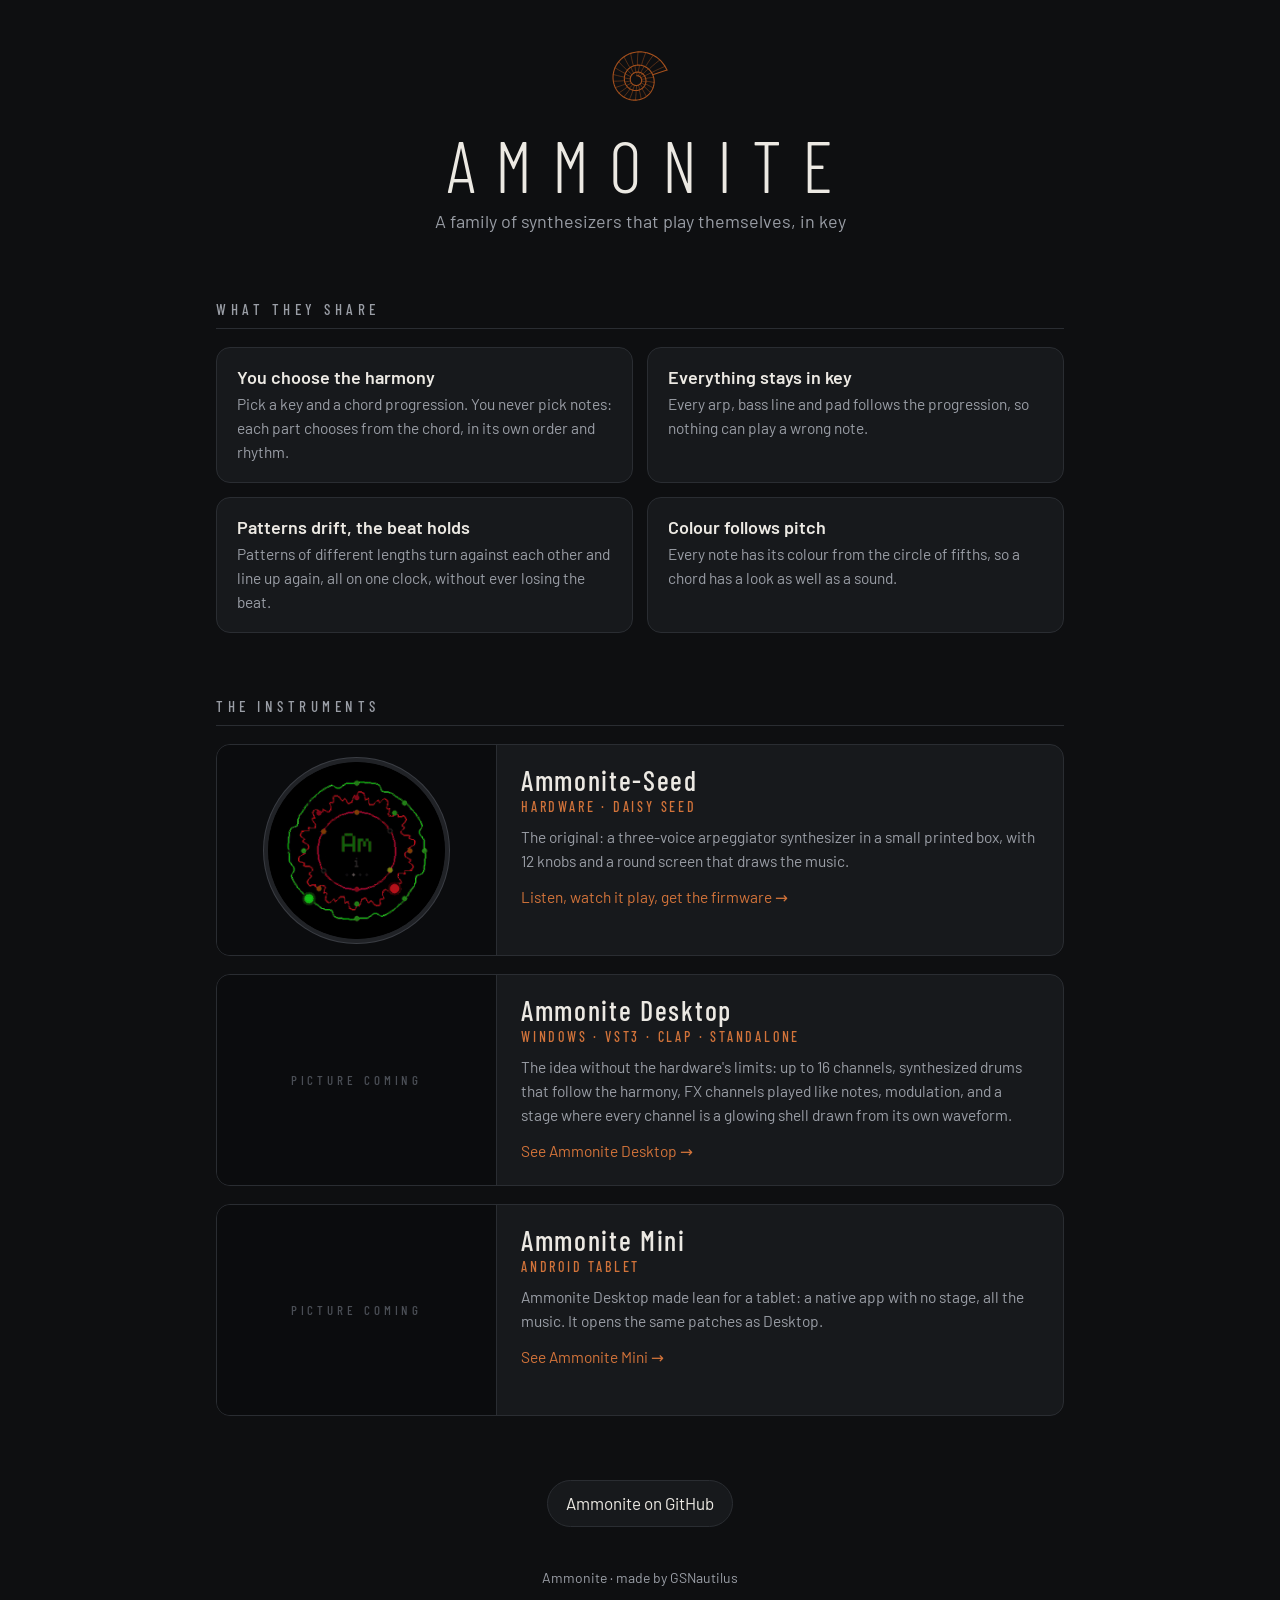
==== index.html @ 11c51eb0 "Site: the Ammonite family, with a page per instrument The root page is now the family page: what Amm" ====
<!DOCTYPE html>
<html lang="en">
<head>
<meta charset="utf-8">
<meta name="viewport" content="width=device-width, initial-scale=1">
<title>Ammonite</title>
<meta name="description" content="Ammonite: a family of generative synthesizers that play in key. Ammonite-Seed (hardware), Ammonite Desktop (VST3, CLAP, standalone) and Ammonite Mini (Android tablet).">
<link rel="icon" href="manual/img/ammonite.svg" type="image/svg+xml">
<script>
  // The listening page used to live here; its anchors now live on seed/.
  (function () {
    var old = ["listen", "video", "recipes", "power-on", "tide", "clockwork", "dub", "jazz", "bells", "hardware"];
    var id = location.hash.slice(1);
    if (old.indexOf(id) >= 0) location.replace("seed/#" + id);
  })();
</script>
<link rel="preconnect" href="https://fonts.googleapis.com">
<link rel="preconnect" href="https://fonts.gstatic.com" crossorigin>
<link href="https://fonts.googleapis.com/css2?family=Barlow:wght@300;400;600&family=Barlow+Condensed:wght@300;500&display=swap" rel="stylesheet">
<link rel="stylesheet" href="site.css">
<style>
  header p.tag { max-width: 560px; margin: 0 auto; }

  .shared { display: grid; grid-template-columns: repeat(2, 1fr); gap: 14px; }
  .shared .panel { padding: 18px 20px; }
  .shared h3 { margin: 0 0 4px; font: 600 18px "Barlow", sans-serif; }
  .shared p { margin: 0; color: var(--muted); font-size: 15.5px; }

  .cards { display: grid; gap: 18px; }
  .card { display: grid; grid-template-columns: 280px 1fr; overflow: hidden; color: var(--ink); }
  .card:hover { border-color: var(--accent); text-decoration: none; }
  .card .pic { aspect-ratio: 4 / 3; background: #0b0c0e; border-right: 1px solid var(--line);
               display: flex; align-items: center; justify-content: center; }
  .card .pic img { width: 100%; height: 100%; object-fit: cover; display: block; }
  .card .pic img.disc { width: auto; height: 84%; aspect-ratio: 1; border-radius: 50%;
                        box-shadow: 0 0 0 4px #202226, 0 0 0 5px #3a3d43; }
  /* until a page has its own picture */
  .card .pic.empty { color: #4a4e55; font: 500 13px "Barlow Condensed", sans-serif;
                     letter-spacing: .3em; text-transform: uppercase; }
  .card .body { padding: 20px 24px 22px; }
  .card h3 { margin: 0 0 2px; font: 500 28px/1.1 "Barlow Condensed", sans-serif; letter-spacing: .06em; }
  .card .kind { margin: 0 0 10px; color: var(--accent); font: 500 14px "Barlow Condensed", sans-serif;
                letter-spacing: .2em; text-transform: uppercase; }
  .card p { margin: 0 0 8px; color: var(--muted); font-size: 15.5px; }
  .card .more { color: var(--accent); font-size: 15.5px; margin: 12px 0 0; }

  @media (max-width: 640px) {
    .shared { grid-template-columns: 1fr; }
    .card { grid-template-columns: 1fr; }
    .card .pic { border-right: 0; border-bottom: 1px solid var(--line); aspect-ratio: 16 / 10; }
  }
</style>
</head>
<body>
<main>
  <header>
    <img class="logo" src="manual/img/ammonite.svg" alt="">
    <h1>AMMONITE</h1>
    <p class="tag">A family of synthesizers that play themselves, in key</p>
  </header>

  <h2 class="section" id="idea">What they share</h2>
  <div class="shared">
    <div class="panel">
      <h3>You choose the harmony</h3>
      <p>Pick a key and a chord progression. You never pick notes: each part chooses from the
      chord, in its own order and rhythm.</p>
    </div>
    <div class="panel">
      <h3>Everything stays in key</h3>
      <p>Every arp, bass line and pad follows the progression, so nothing can play a wrong note.</p>
    </div>
    <div class="panel">
      <h3>Patterns drift, the beat holds</h3>
      <p>Patterns of different lengths turn against each other and line up again, all on one
      clock, without ever losing the beat.</p>
    </div>
    <div class="panel">
      <h3>Colour follows pitch</h3>
      <p>Every note has its colour from the circle of fifths, so a chord has a look as well as a
      sound.</p>
    </div>
  </div>

  <h2 class="section" id="instruments">The instruments</h2>
  <div class="cards">
    <a class="card panel" href="seed/">
      <div class="pic"><img class="disc" src="media/screen.gif" alt="The Ammonite-Seed screen playing"></div>
      <div class="body">
        <h3>Ammonite-Seed</h3>
        <p class="kind">Hardware &middot; Daisy Seed</p>
        <p>The original: a three-voice arpeggiator synthesizer in a small printed box, with
        12 knobs and a round screen that draws the music.</p>
        <p class="more">Listen, watch it play, get the firmware &rarr;</p>
      </div>
    </a>
    <a class="card panel" href="desktop/">
      <!-- session 2: replace with <div class="pic"><img src="desktop/card.png" alt="..."></div> -->
      <div class="pic empty">Picture coming</div>
      <div class="body">
        <h3>Ammonite Desktop</h3>
        <p class="kind">Windows &middot; VST3 &middot; CLAP &middot; standalone</p>
        <p>The idea without the hardware's limits: up to 16 channels, synthesized drums that
        follow the harmony, FX channels played like notes, modulation, and a stage where every
        channel is a glowing shell drawn from its own waveform.</p>
        <p class="more">See Ammonite Desktop &rarr;</p>
      </div>
    </a>
    <a class="card panel" href="mini/">
      <!-- session 3: replace with <div class="pic"><img src="mini/card.png" alt="..."></div> -->
      <div class="pic empty">Picture coming</div>
      <div class="body">
        <h3>Ammonite Mini</h3>
        <p class="kind">Android tablet</p>
        <p>Ammonite Desktop made lean for a tablet: a native app with no stage, all the
        music. It opens the same patches as Desktop.</p>
        <p class="more">See Ammonite Mini &rarr;</p>
      </div>
    </a>
  </div>

  <nav class="links">
    <a href="https://github.com/GSNautilus/ammonite">Ammonite on GitHub</a>
  </nav>
  <footer>Ammonite &middot; made by GSNautilus</footer>
</main>
</body>
</html>
---- site.css ----
/* The Ammonite family site: the look every page shares (family page, seed/,
   desktop/, mini/). Page-only styles stay in each page's own <style>. */
:root {
  --bg: #0e0f11;
  --panel: #17191c;
  --line: #2a2d32;
  --ink: #ece9e3;
  --muted: #9a9ea6;
  --accent: #d2733a;
}
* { box-sizing: border-box; }
html { -webkit-text-size-adjust: 100%; }
body {
  margin: 0; background: var(--bg); color: var(--ink);
  font: 400 17px/1.55 "Barlow", system-ui, sans-serif;
}
a { color: var(--accent); text-decoration: none; }
a:hover { text-decoration: underline; }
main { max-width: 880px; margin: 0 auto; padding: 48px 16px 80px; }
img { max-width: 100%; }

/* the small "back to the family" line at the top of an instrument page */
.family { margin: -24px 0 28px; font: 500 14px "Barlow Condensed", sans-serif;
          letter-spacing: .22em; text-transform: uppercase; }
.family a { color: var(--muted); }
.family a:hover { color: var(--accent); text-decoration: none; }

header { text-align: center; }
header .logo { width: 56px; height: 56px; }
header h1 {
  font: 300 clamp(40px, 9vw, 72px)/1 "Barlow Condensed", sans-serif;
  letter-spacing: .28em; margin: 18px 0 8px .28em;
}
/* a longer name (AMMONITE-SEED): the same look, sized to fit a phone */
header h1.long { font-size: clamp(28px, 7.4vw, 72px); letter-spacing: .22em; margin-left: .22em; }
header p { color: var(--muted); margin: 0; font-size: 18px; }

.panel {
  background: var(--panel); border: 1px solid var(--line); border-radius: 14px;
}

h2.section {
  font: 500 15px "Barlow Condensed", sans-serif; letter-spacing: .3em; text-transform: uppercase;
  color: var(--muted); margin: 64px 0 18px; padding-bottom: 10px; border-bottom: 1px solid var(--line);
}
.lead { color: var(--muted); margin-top: 0; }

/* pill links */
.links { display: flex; flex-wrap: wrap; gap: 12px; justify-content: center; margin-top: 64px; }
.links a {
  border: 1px solid var(--line); border-radius: 999px; padding: 9px 18px; color: var(--ink);
  background: var(--panel);
}
.links a:hover { border-color: var(--accent); text-decoration: none; }
.links a.primary { border-color: var(--accent); }

.nowrap { white-space: nowrap; }
footer { text-align: center; color: var(--muted); font-size: 14px; margin-top: 40px; }
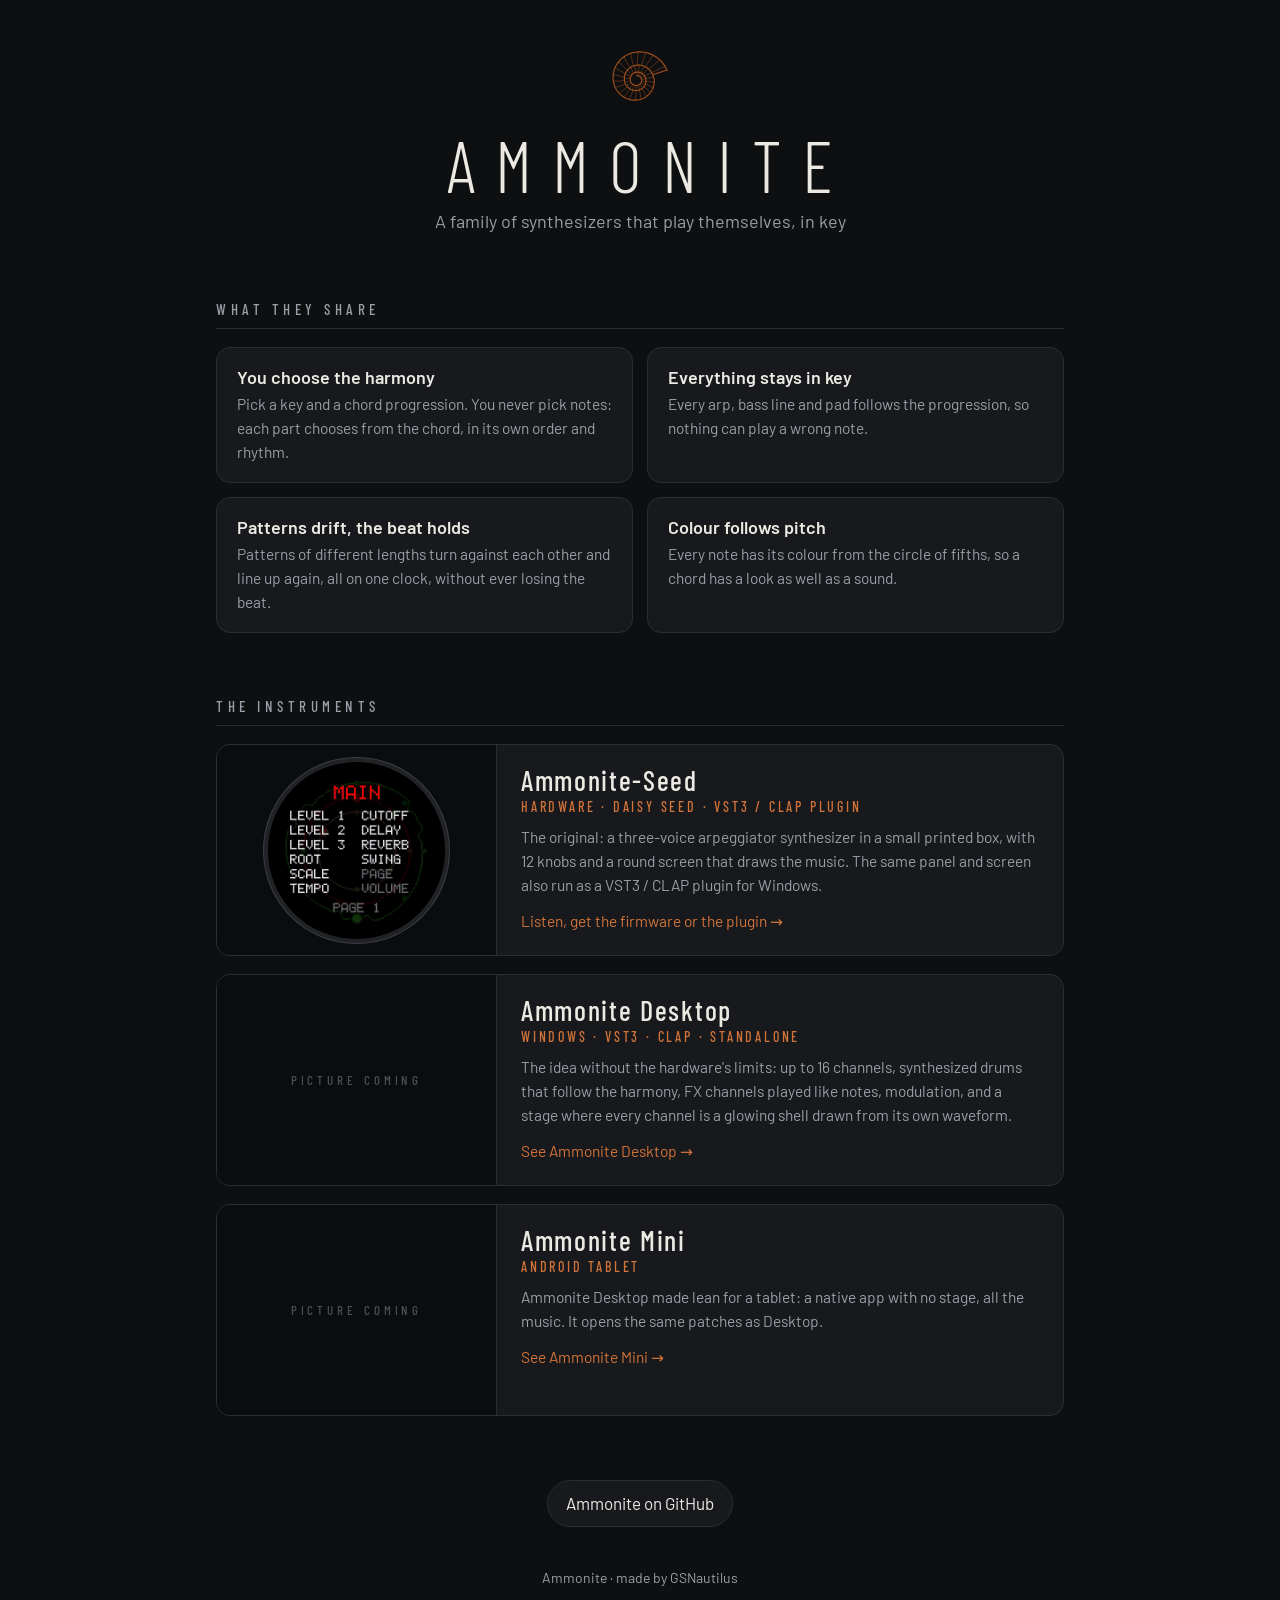
==== commit 121a1e10: "Site: the Seed page and card offer the Seed plugin too Release v0.2.0 carries the firmware and the S" ====
--- a/index.html
+++ b/index.html
@@ -88,10 +88,11 @@
       <div class="pic"><img class="disc" src="media/screen.gif" alt="The Ammonite-Seed screen playing"></div>
       <div class="body">
         <h3>Ammonite-Seed</h3>
-        <p class="kind">Hardware &middot; Daisy Seed</p>
+        <p class="kind">Hardware &middot; Daisy Seed &middot; VST3 / CLAP plugin</p>
         <p>The original: a three-voice arpeggiator synthesizer in a small printed box, with
-        12 knobs and a round screen that draws the music.</p>
-        <p class="more">Listen, watch it play, get the firmware &rarr;</p>
+        12 knobs and a round screen that draws the music. The same panel and screen also run
+        as a VST3 / CLAP plugin for Windows.</p>
+        <p class="more">Listen, get the firmware or the plugin &rarr;</p>
       </div>
     </a>
     <a class="card panel" href="desktop/">
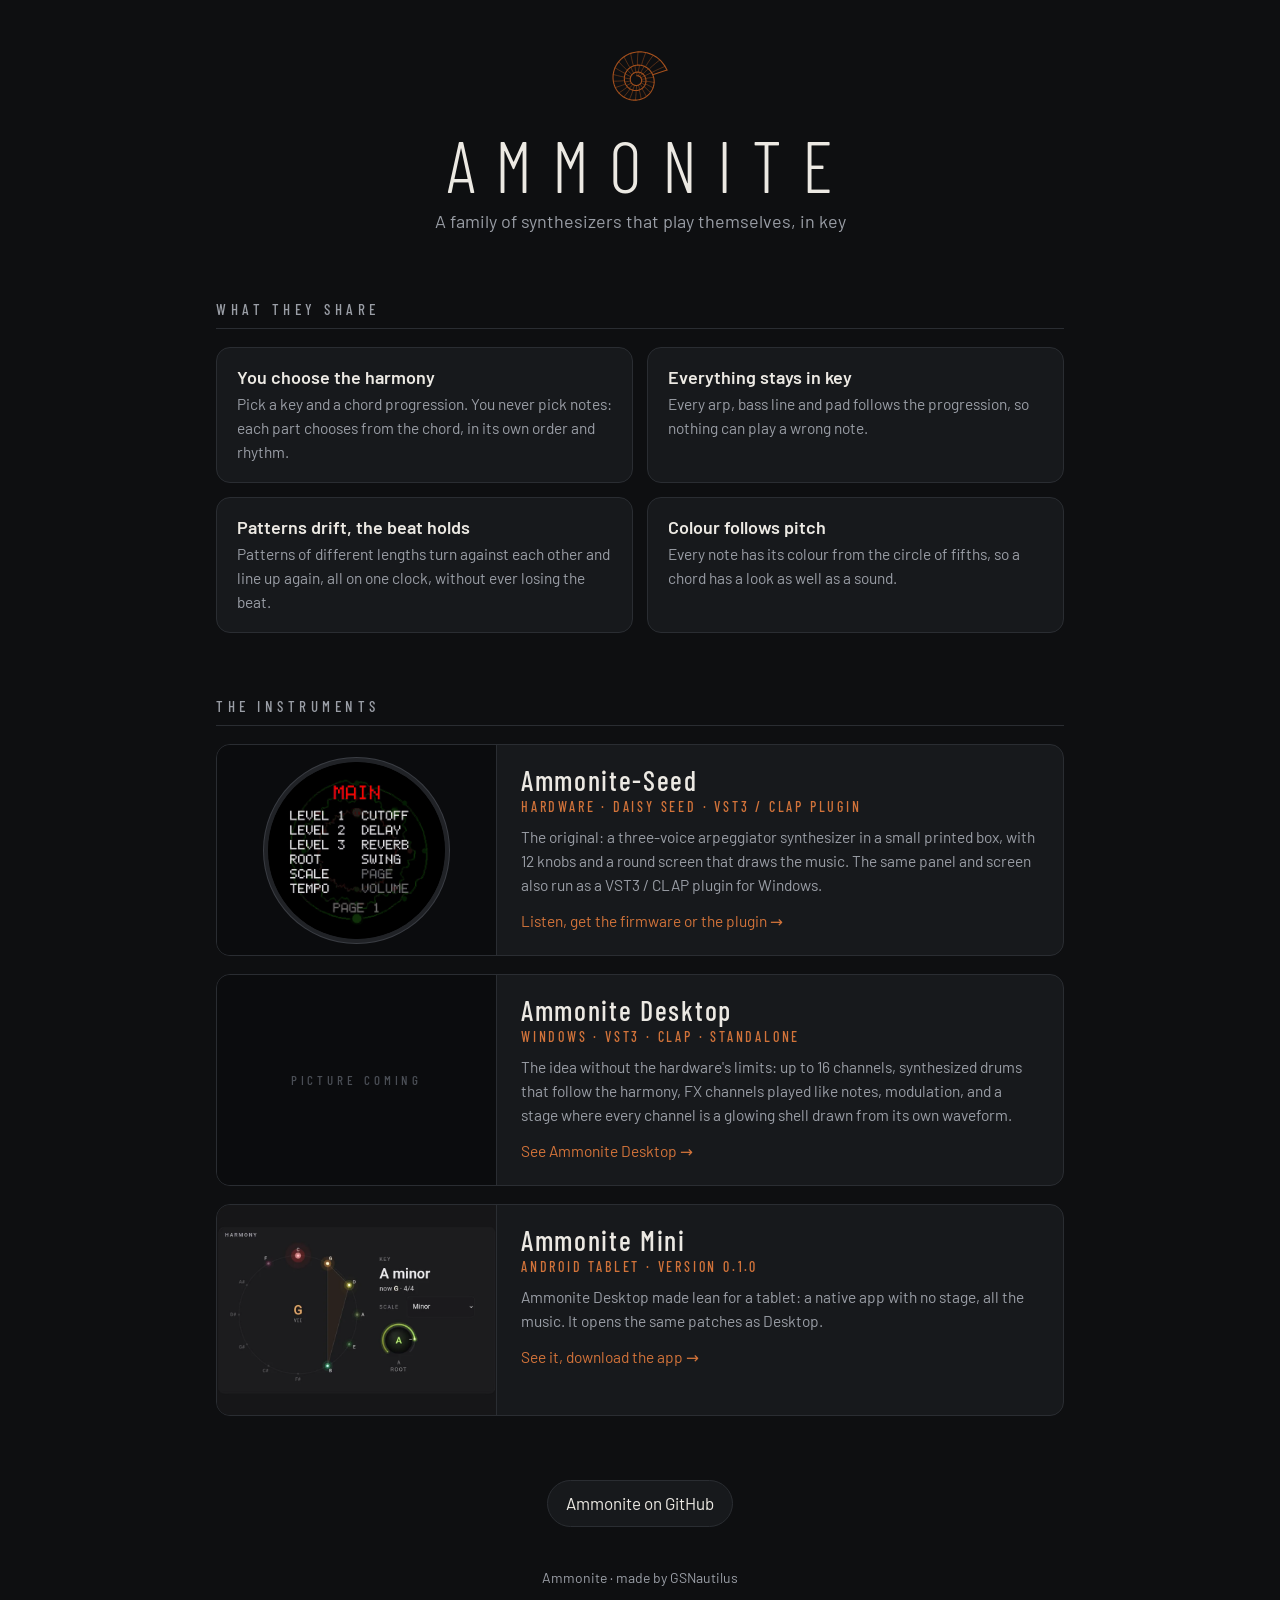
==== commit d0de23f2: "Site: the Mini page, with the 0.1.0 download, and a live Mini card mini/index.html: what Mini is and" ====
--- a/index.html
+++ b/index.html
@@ -108,14 +108,13 @@
       </div>
     </a>
     <a class="card panel" href="mini/">
-      <!-- session 3: replace with <div class="pic"><img src="mini/card.png" alt="..."></div> -->
-      <div class="pic empty">Picture coming</div>
+      <div class="pic"><img src="mini/img/card.webp" alt="Ammonite Mini's Conductor on a tablet: the circle of fifths in A minor"></div>
       <div class="body">
         <h3>Ammonite Mini</h3>
-        <p class="kind">Android tablet</p>
+        <p class="kind">Android tablet &middot; version 0.1.0</p>
         <p>Ammonite Desktop made lean for a tablet: a native app with no stage, all the
         music. It opens the same patches as Desktop.</p>
-        <p class="more">See Ammonite Mini &rarr;</p>
+        <p class="more">See it, download the app &rarr;</p>
       </div>
     </a>
   </div>
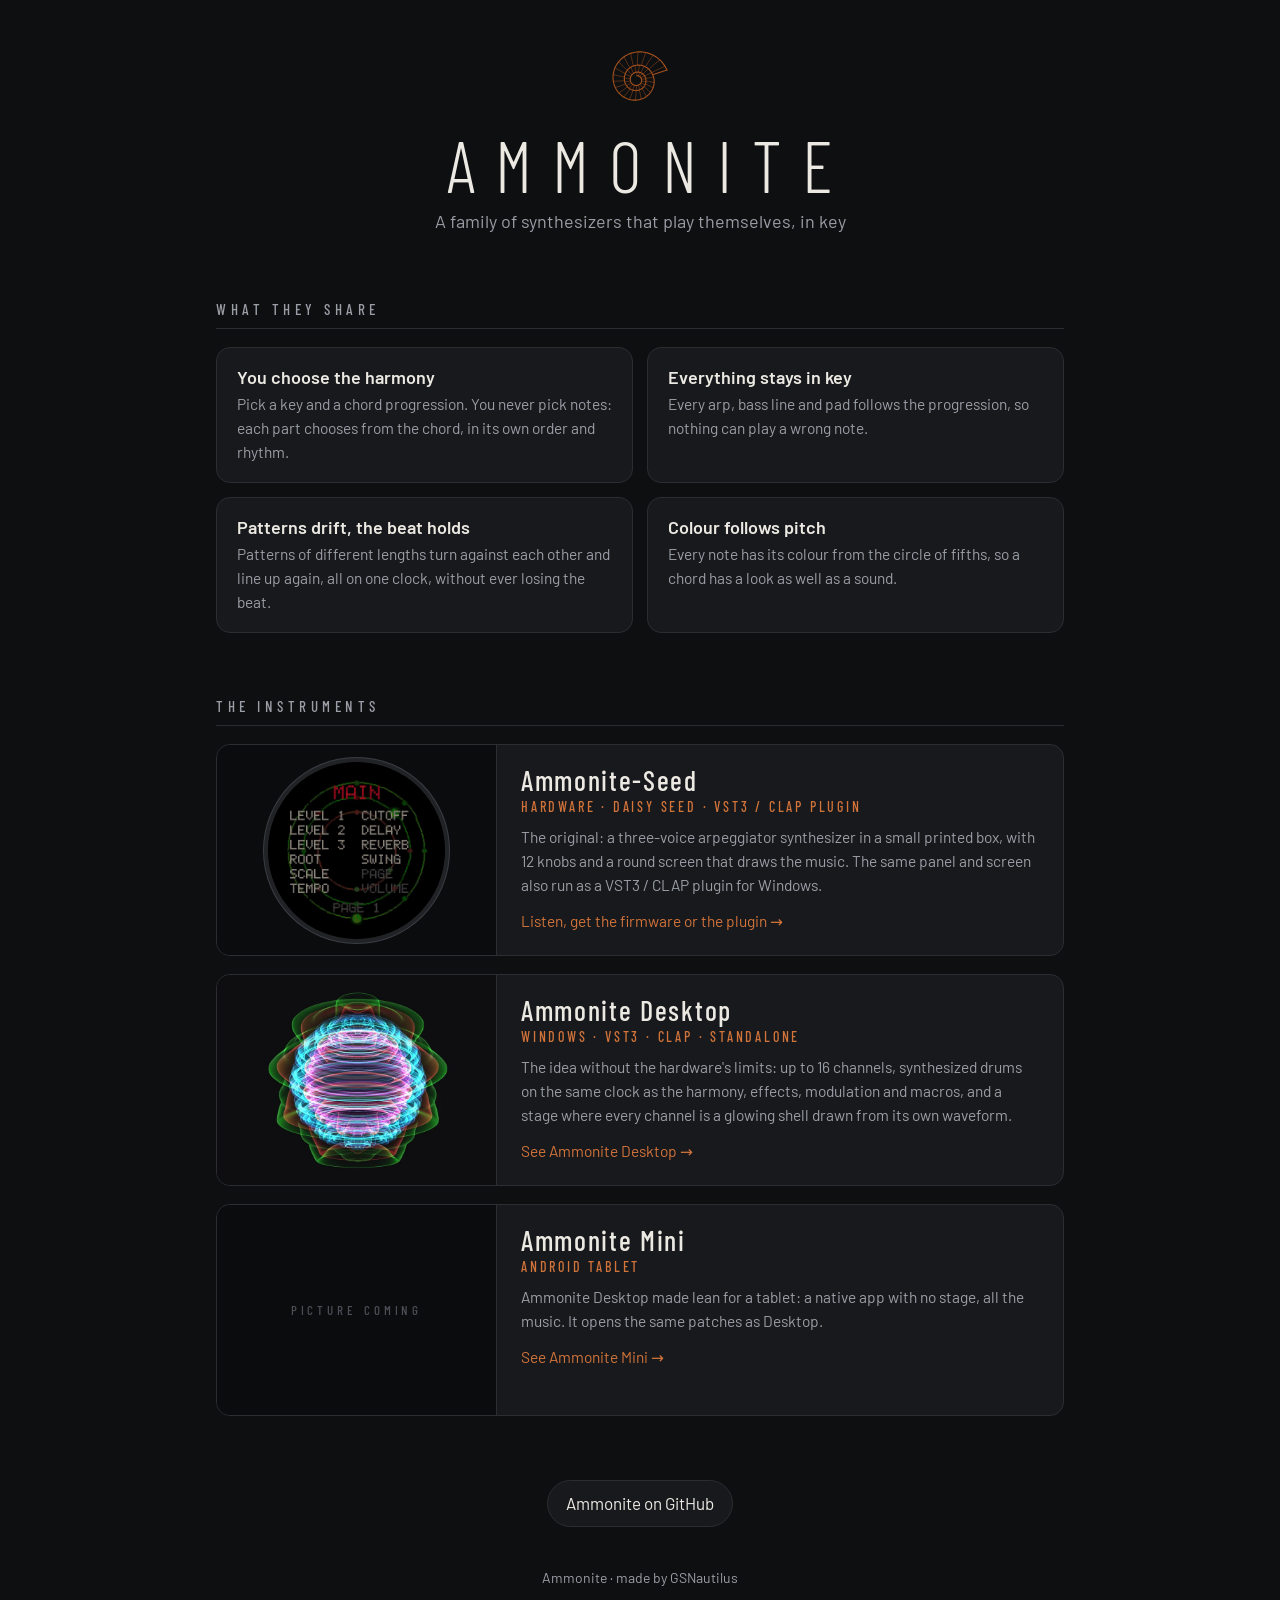
==== commit 7d365df6: "Site: the Ammonite Desktop page, and its picture on the family card desktop/index.html replaces the " ====
--- a/index.html
+++ b/index.html
@@ -96,25 +96,25 @@
       </div>
     </a>
     <a class="card panel" href="desktop/">
-      <!-- session 2: replace with <div class="pic"><img src="desktop/card.png" alt="..."></div> -->
-      <div class="pic empty">Picture coming</div>
+      <div class="pic"><img src="desktop/img/card.webp" alt="Ammonite Desktop's stage: six channels as glowing shells, one inside the other"></div>
       <div class="body">
         <h3>Ammonite Desktop</h3>
         <p class="kind">Windows &middot; VST3 &middot; CLAP &middot; standalone</p>
-        <p>The idea without the hardware's limits: up to 16 channels, synthesized drums that
-        follow the harmony, FX channels played like notes, modulation, and a stage where every
+        <p>The idea without the hardware's limits: up to 16 channels, synthesized drums on the
+        same clock as the harmony, effects, modulation and macros, and a stage where every
         channel is a glowing shell drawn from its own waveform.</p>
         <p class="more">See Ammonite Desktop &rarr;</p>
       </div>
     </a>
     <a class="card panel" href="mini/">
-      <div class="pic"><img src="mini/img/card.webp" alt="Ammonite Mini's Conductor on a tablet: the circle of fifths in A minor"></div>
+      <!-- session 3: replace with <div class="pic"><img src="mini/card.png" alt="..."></div> -->
+      <div class="pic empty">Picture coming</div>
       <div class="body">
         <h3>Ammonite Mini</h3>
-        <p class="kind">Android tablet &middot; version 0.1.0</p>
+        <p class="kind">Android tablet</p>
         <p>Ammonite Desktop made lean for a tablet: a native app with no stage, all the
         music. It opens the same patches as Desktop.</p>
-        <p class="more">See it, download the app &rarr;</p>
+        <p class="more">See Ammonite Mini &rarr;</p>
       </div>
     </a>
   </div>
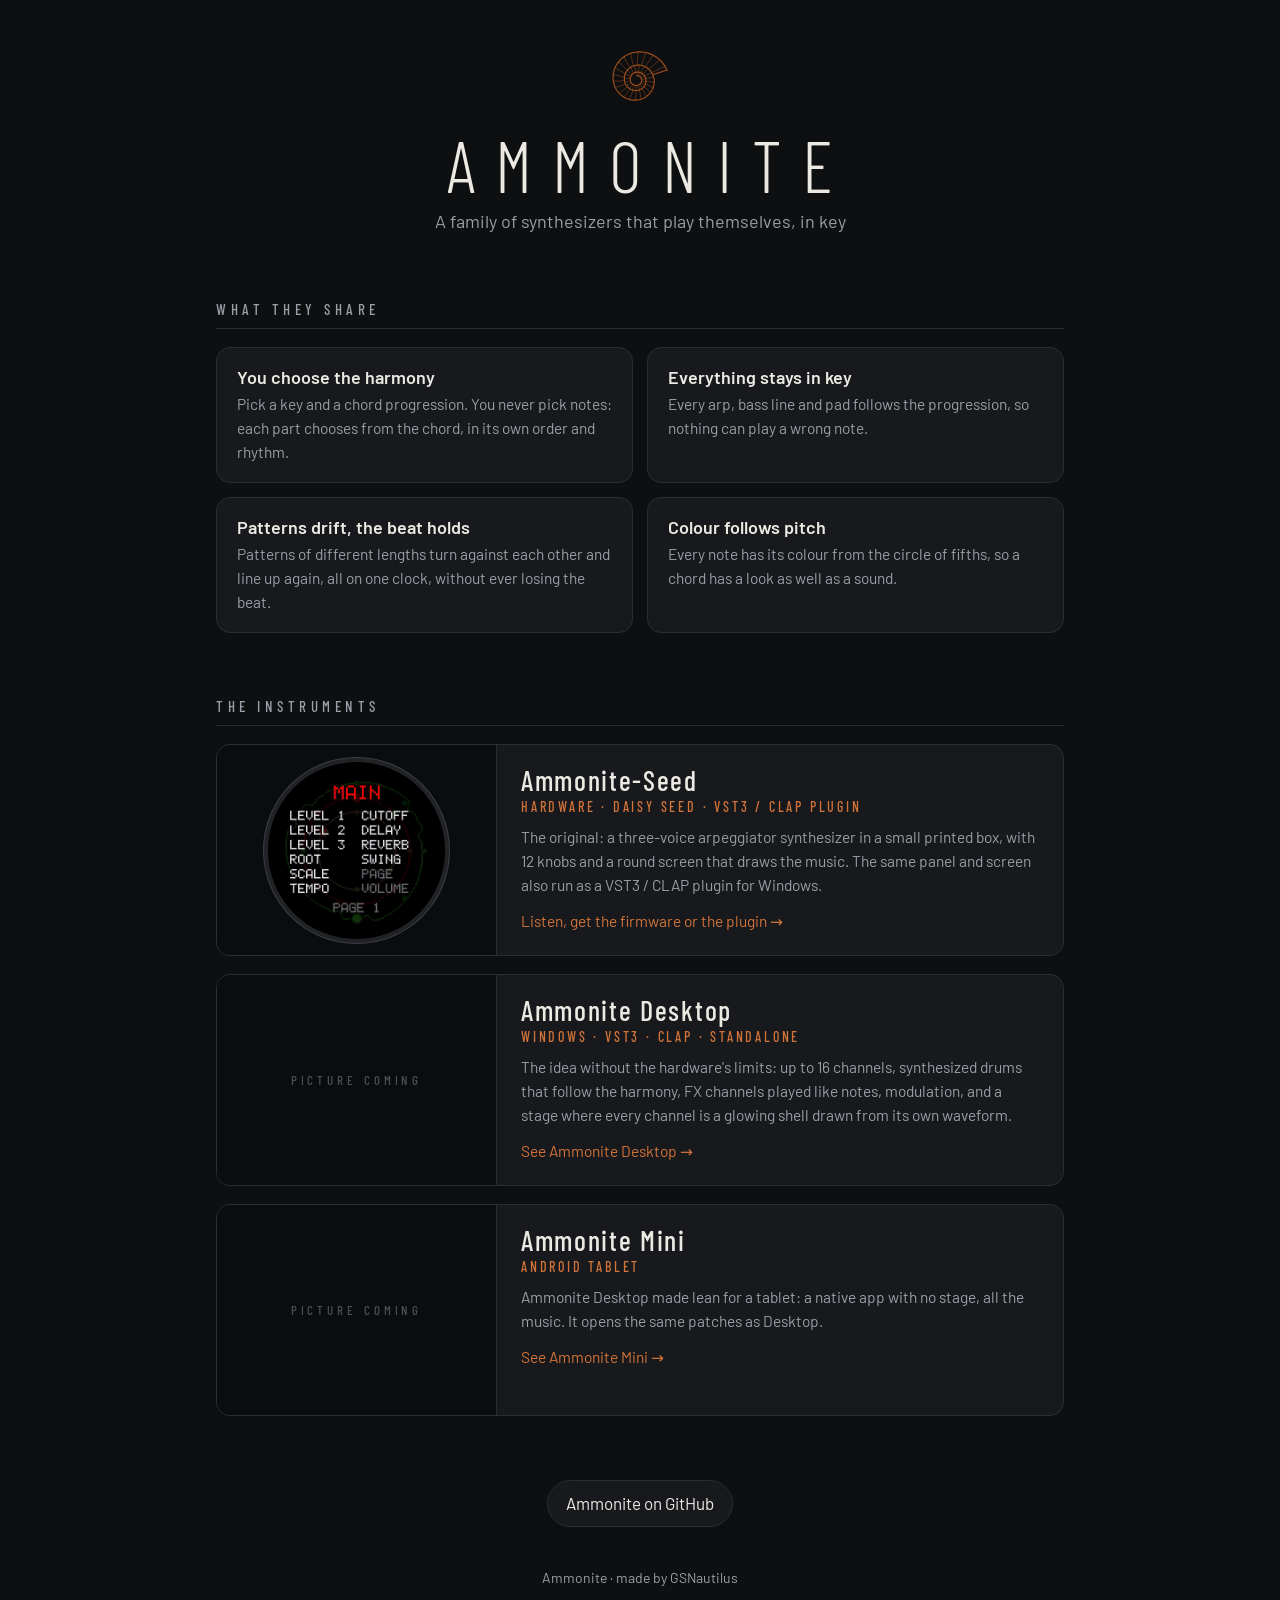
==== commit 6b78f80d: "Merge pull request #1 from GSNautilus/claude/site-family-098cac Site: the Ammonite family, with a pa" ====
--- a/index.html
+++ b/index.html
@@ -96,12 +96,13 @@
       </div>
     </a>
     <a class="card panel" href="desktop/">
-      <div class="pic"><img src="desktop/img/card.webp" alt="Ammonite Desktop's stage: six channels as glowing shells, one inside the other"></div>
+      <!-- session 2: replace with <div class="pic"><img src="desktop/card.png" alt="..."></div> -->
+      <div class="pic empty">Picture coming</div>
       <div class="body">
         <h3>Ammonite Desktop</h3>
         <p class="kind">Windows &middot; VST3 &middot; CLAP &middot; standalone</p>
-        <p>The idea without the hardware's limits: up to 16 channels, synthesized drums on the
-        same clock as the harmony, effects, modulation and macros, and a stage where every
+        <p>The idea without the hardware's limits: up to 16 channels, synthesized drums that
+        follow the harmony, FX channels played like notes, modulation, and a stage where every
         channel is a glowing shell drawn from its own waveform.</p>
         <p class="more">See Ammonite Desktop &rarr;</p>
       </div>
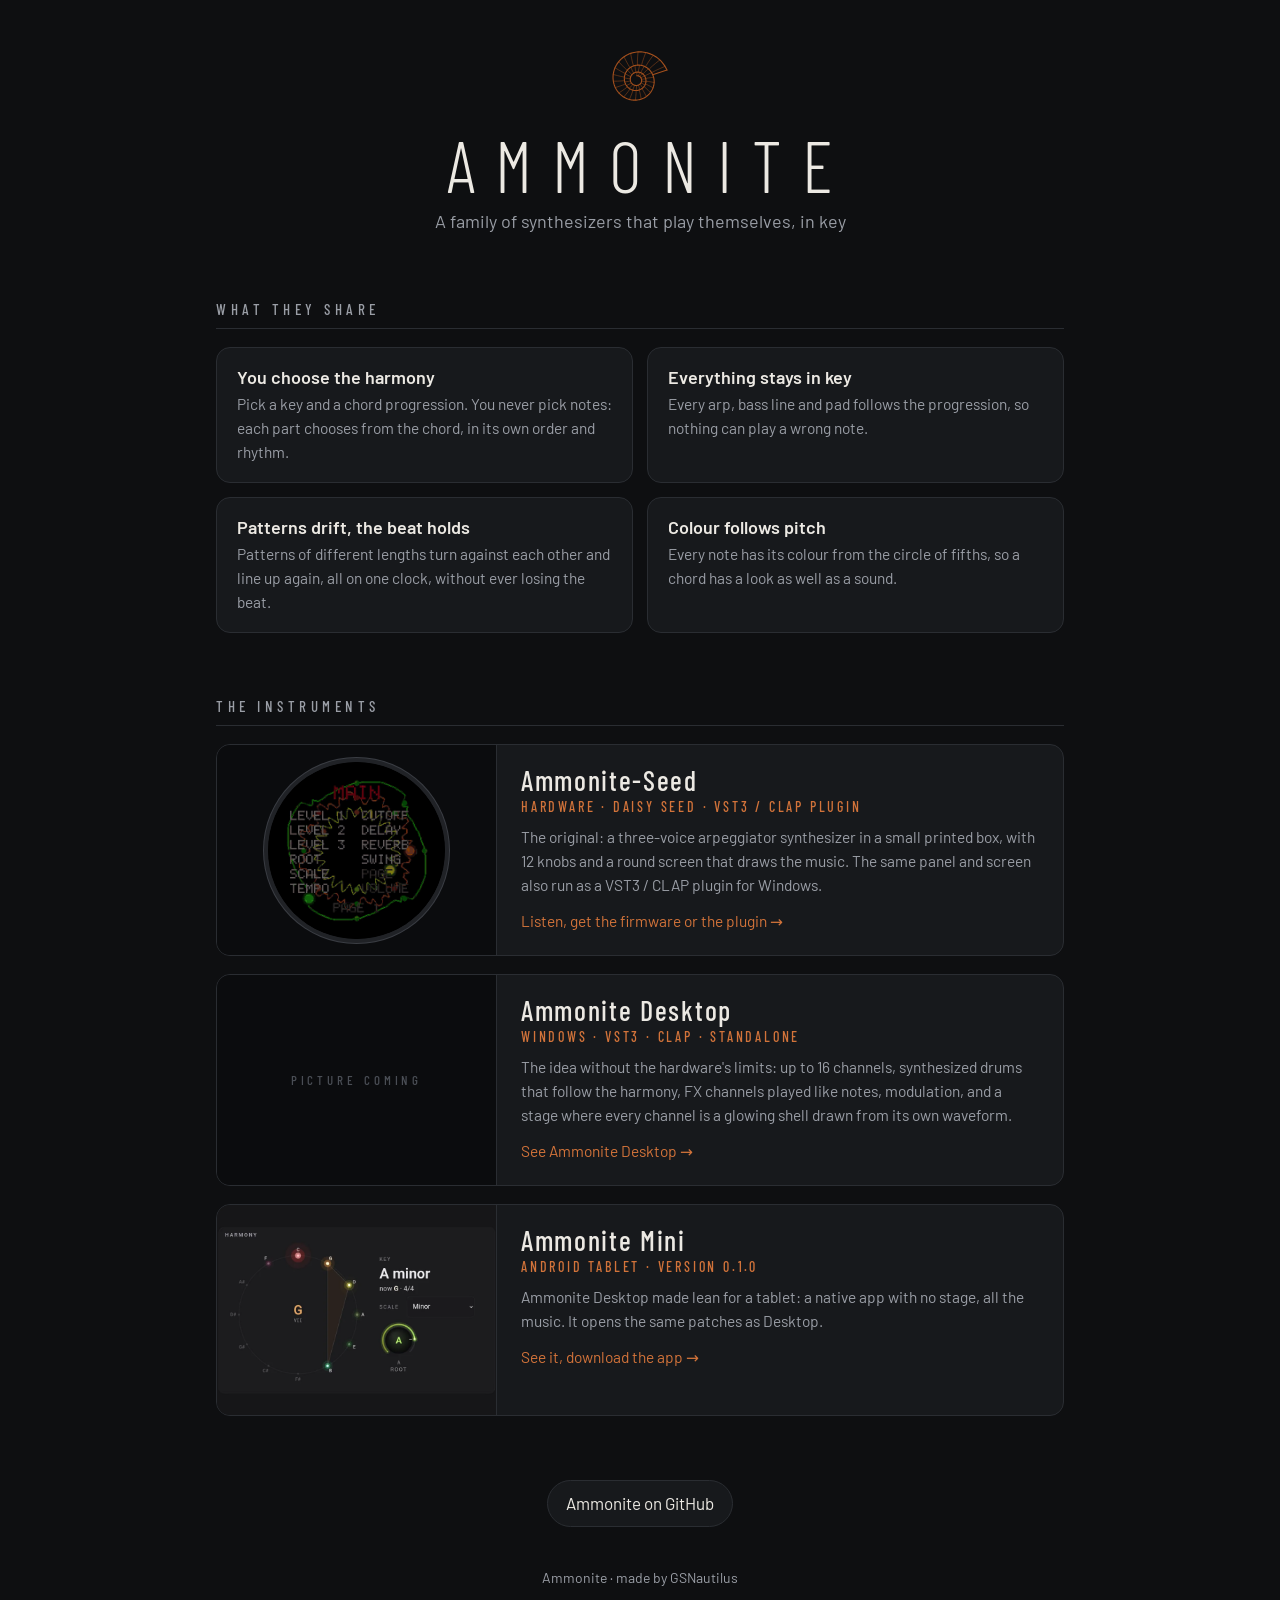
==== commit b4198c76: "Merge pull request #2 from GSNautilus/site-mini Site: the Ammonite Mini page and its 0.1.0 download" ====
--- a/index.html
+++ b/index.html
@@ -108,14 +108,13 @@
       </div>
     </a>
     <a class="card panel" href="mini/">
-      <!-- session 3: replace with <div class="pic"><img src="mini/card.png" alt="..."></div> -->
-      <div class="pic empty">Picture coming</div>
+      <div class="pic"><img src="mini/img/card.webp" alt="Ammonite Mini's Conductor on a tablet: the circle of fifths in A minor"></div>
       <div class="body">
         <h3>Ammonite Mini</h3>
-        <p class="kind">Android tablet</p>
+        <p class="kind">Android tablet &middot; version 0.1.0</p>
         <p>Ammonite Desktop made lean for a tablet: a native app with no stage, all the
         music. It opens the same patches as Desktop.</p>
-        <p class="more">See Ammonite Mini &rarr;</p>
+        <p class="more">See it, download the app &rarr;</p>
       </div>
     </a>
   </div>
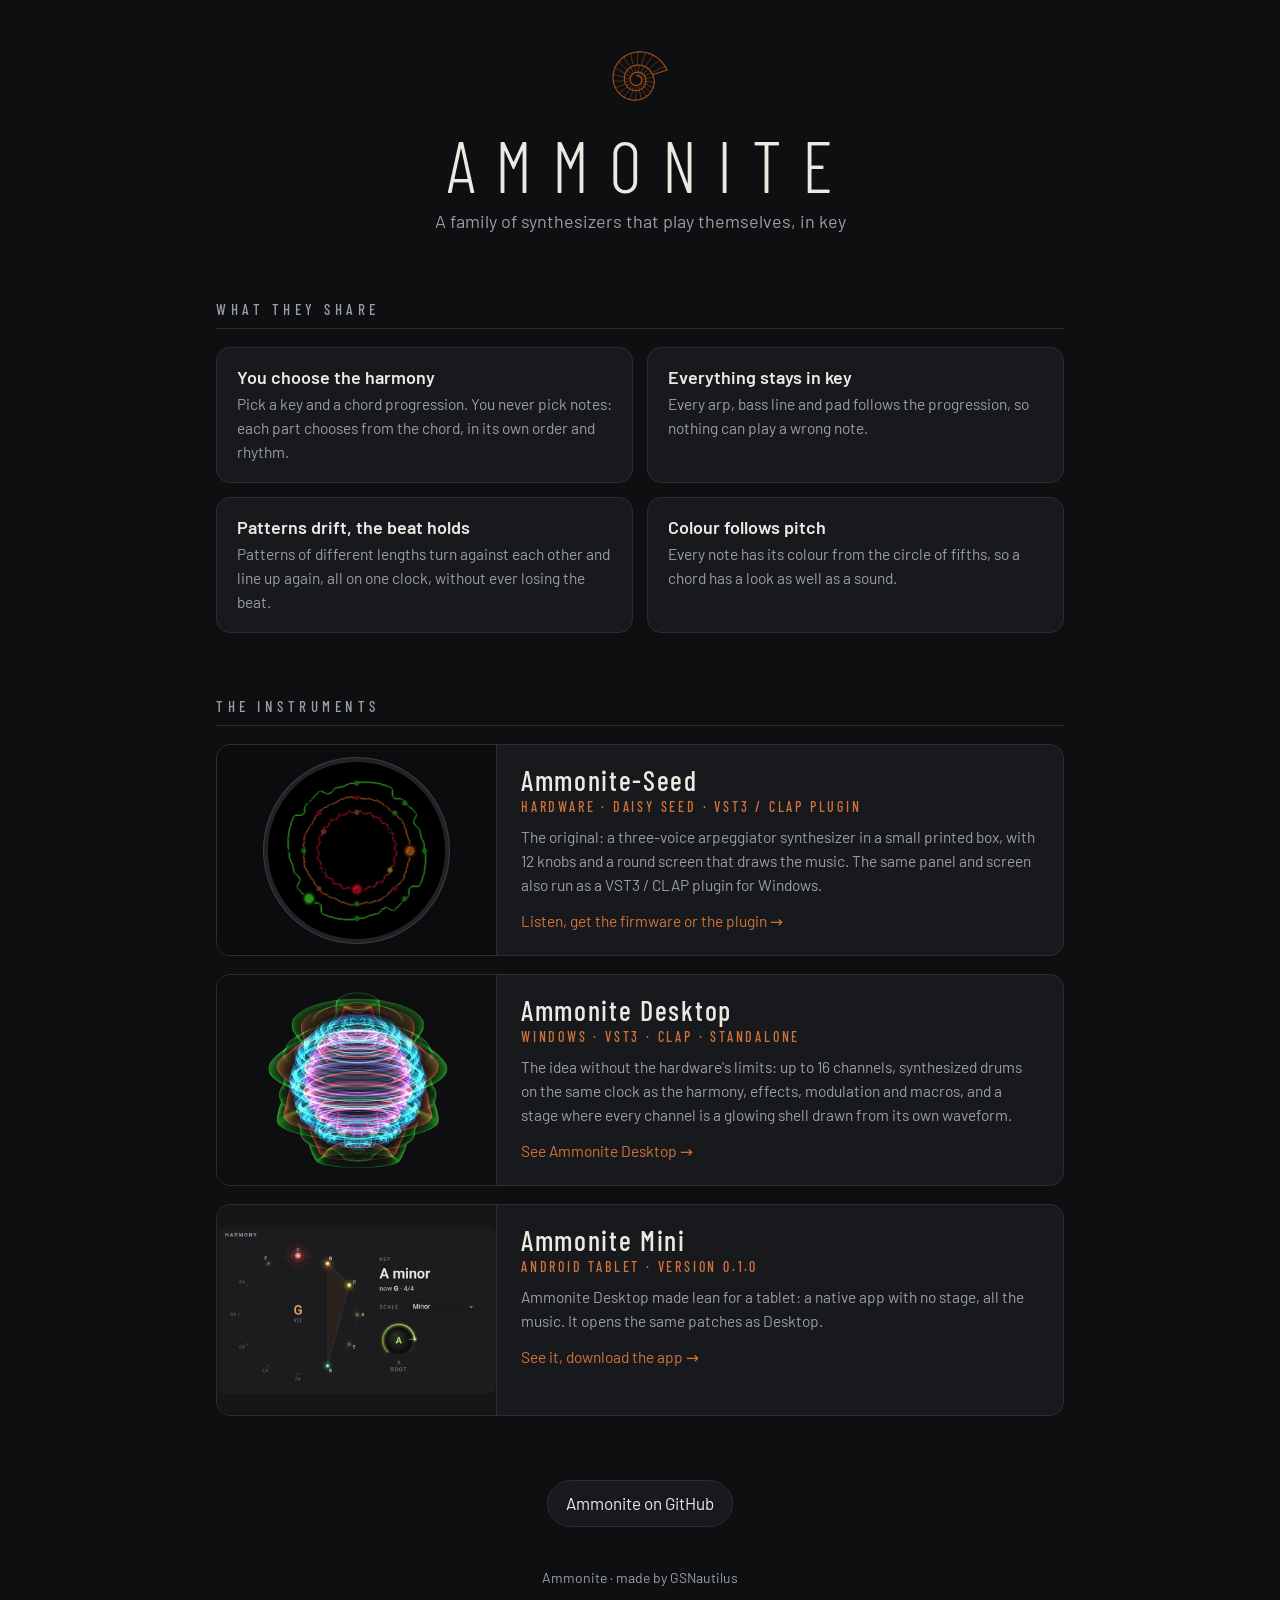
==== commit 9509562d: "Merge pull request #3 from GSNautilus/site-desktop Site: the Ammonite Desktop page" ====
--- a/index.html
+++ b/index.html
@@ -96,13 +96,12 @@
       </div>
     </a>
     <a class="card panel" href="desktop/">
-      <!-- session 2: replace with <div class="pic"><img src="desktop/card.png" alt="..."></div> -->
-      <div class="pic empty">Picture coming</div>
+      <div class="pic"><img src="desktop/img/card.webp" alt="Ammonite Desktop's stage: six channels as glowing shells, one inside the other"></div>
       <div class="body">
         <h3>Ammonite Desktop</h3>
         <p class="kind">Windows &middot; VST3 &middot; CLAP &middot; standalone</p>
-        <p>The idea without the hardware's limits: up to 16 channels, synthesized drums that
-        follow the harmony, FX channels played like notes, modulation, and a stage where every
+        <p>The idea without the hardware's limits: up to 16 channels, synthesized drums on the
+        same clock as the harmony, effects, modulation and macros, and a stage where every
         channel is a glowing shell drawn from its own waveform.</p>
         <p class="more">See Ammonite Desktop &rarr;</p>
       </div>
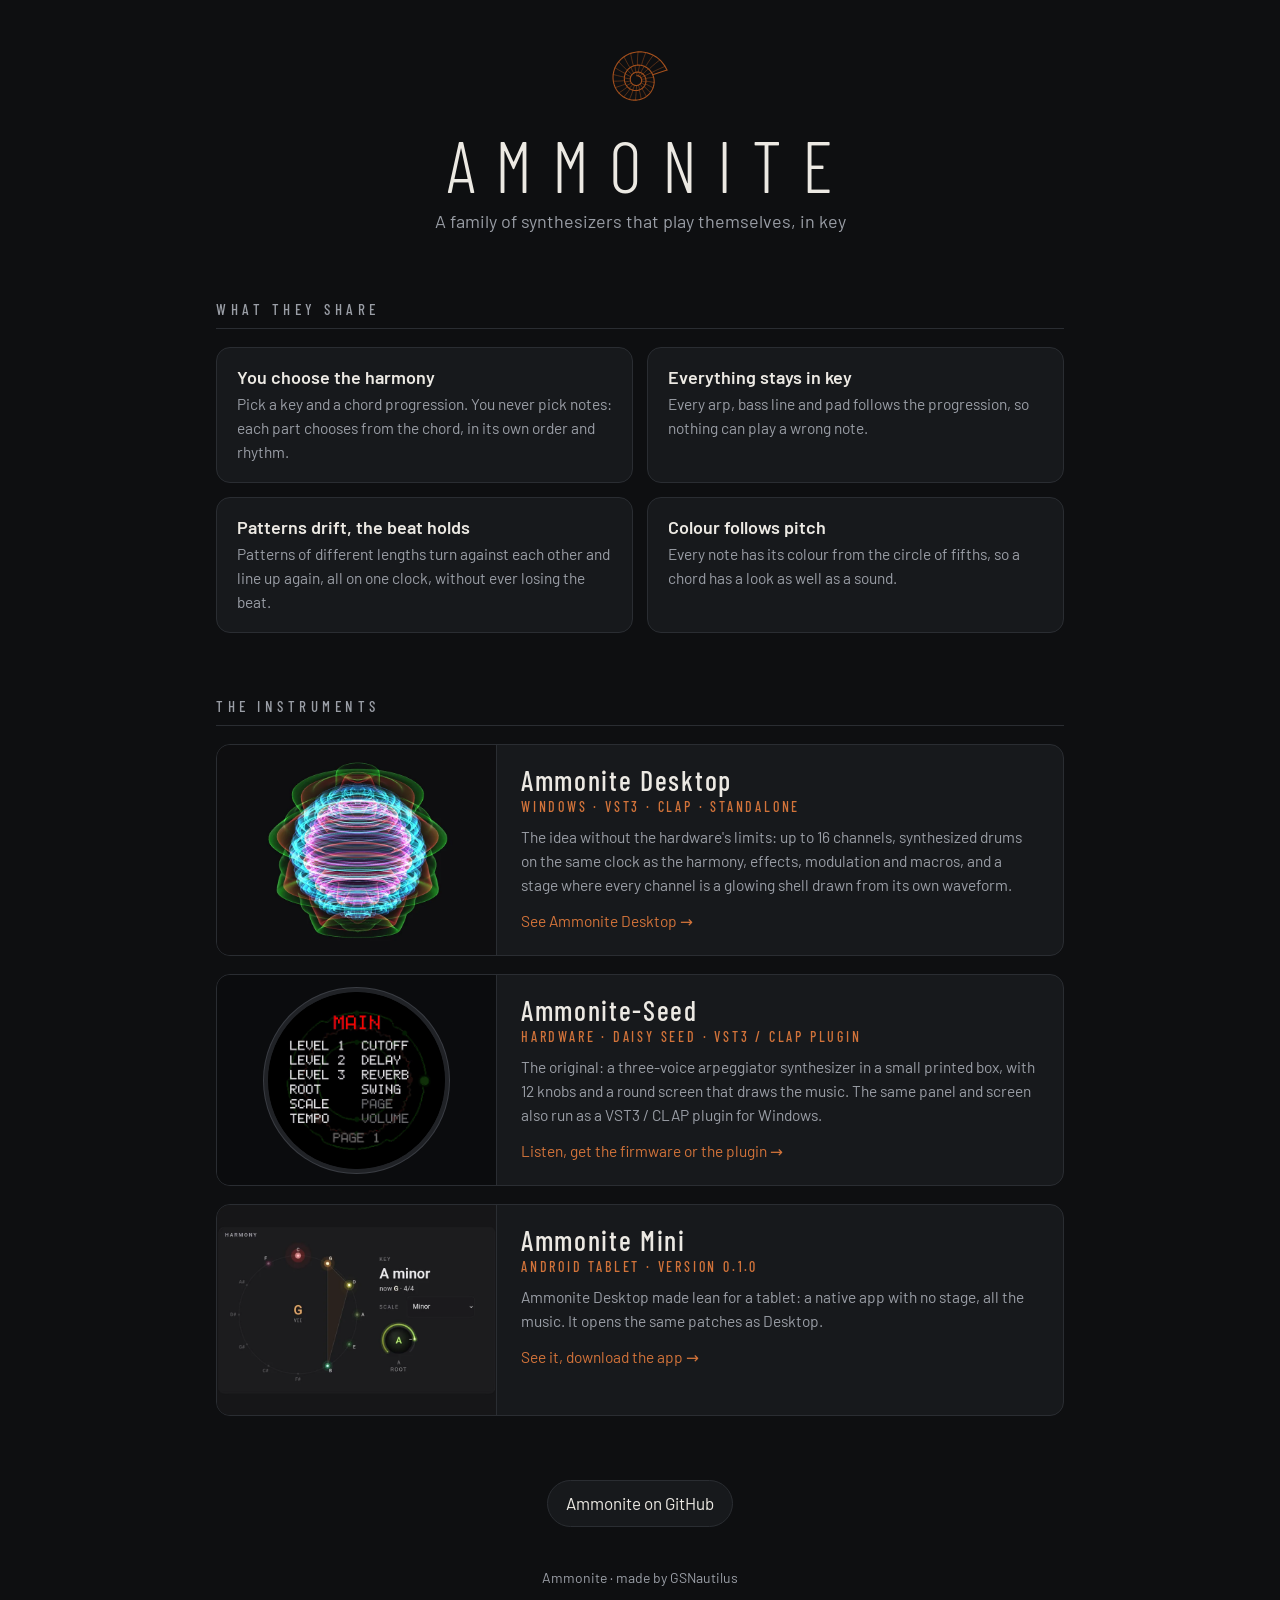
==== commit 864d7abd: "Site: Ammonite Desktop first on the family page" ====
--- a/index.html
+++ b/index.html
@@ -84,6 +84,17 @@
 
   <h2 class="section" id="instruments">The instruments</h2>
   <div class="cards">
+    <a class="card panel" href="desktop/">
+      <div class="pic"><img src="desktop/img/card.webp" alt="Ammonite Desktop's stage: six channels as glowing shells, one inside the other"></div>
+      <div class="body">
+        <h3>Ammonite Desktop</h3>
+        <p class="kind">Windows &middot; VST3 &middot; CLAP &middot; standalone</p>
+        <p>The idea without the hardware's limits: up to 16 channels, synthesized drums on the
+        same clock as the harmony, effects, modulation and macros, and a stage where every
+        channel is a glowing shell drawn from its own waveform.</p>
+        <p class="more">See Ammonite Desktop &rarr;</p>
+      </div>
+    </a>
     <a class="card panel" href="seed/">
       <div class="pic"><img class="disc" src="media/screen.gif" alt="The Ammonite-Seed screen playing"></div>
       <div class="body">
@@ -93,17 +104,6 @@
         12 knobs and a round screen that draws the music. The same panel and screen also run
         as a VST3 / CLAP plugin for Windows.</p>
         <p class="more">Listen, get the firmware or the plugin &rarr;</p>
-      </div>
-    </a>
-    <a class="card panel" href="desktop/">
-      <div class="pic"><img src="desktop/img/card.webp" alt="Ammonite Desktop's stage: six channels as glowing shells, one inside the other"></div>
-      <div class="body">
-        <h3>Ammonite Desktop</h3>
-        <p class="kind">Windows &middot; VST3 &middot; CLAP &middot; standalone</p>
-        <p>The idea without the hardware's limits: up to 16 channels, synthesized drums on the
-        same clock as the harmony, effects, modulation and macros, and a stage where every
-        channel is a glowing shell drawn from its own waveform.</p>
-        <p class="more">See Ammonite Desktop &rarr;</p>
       </div>
     </a>
     <a class="card panel" href="mini/">
